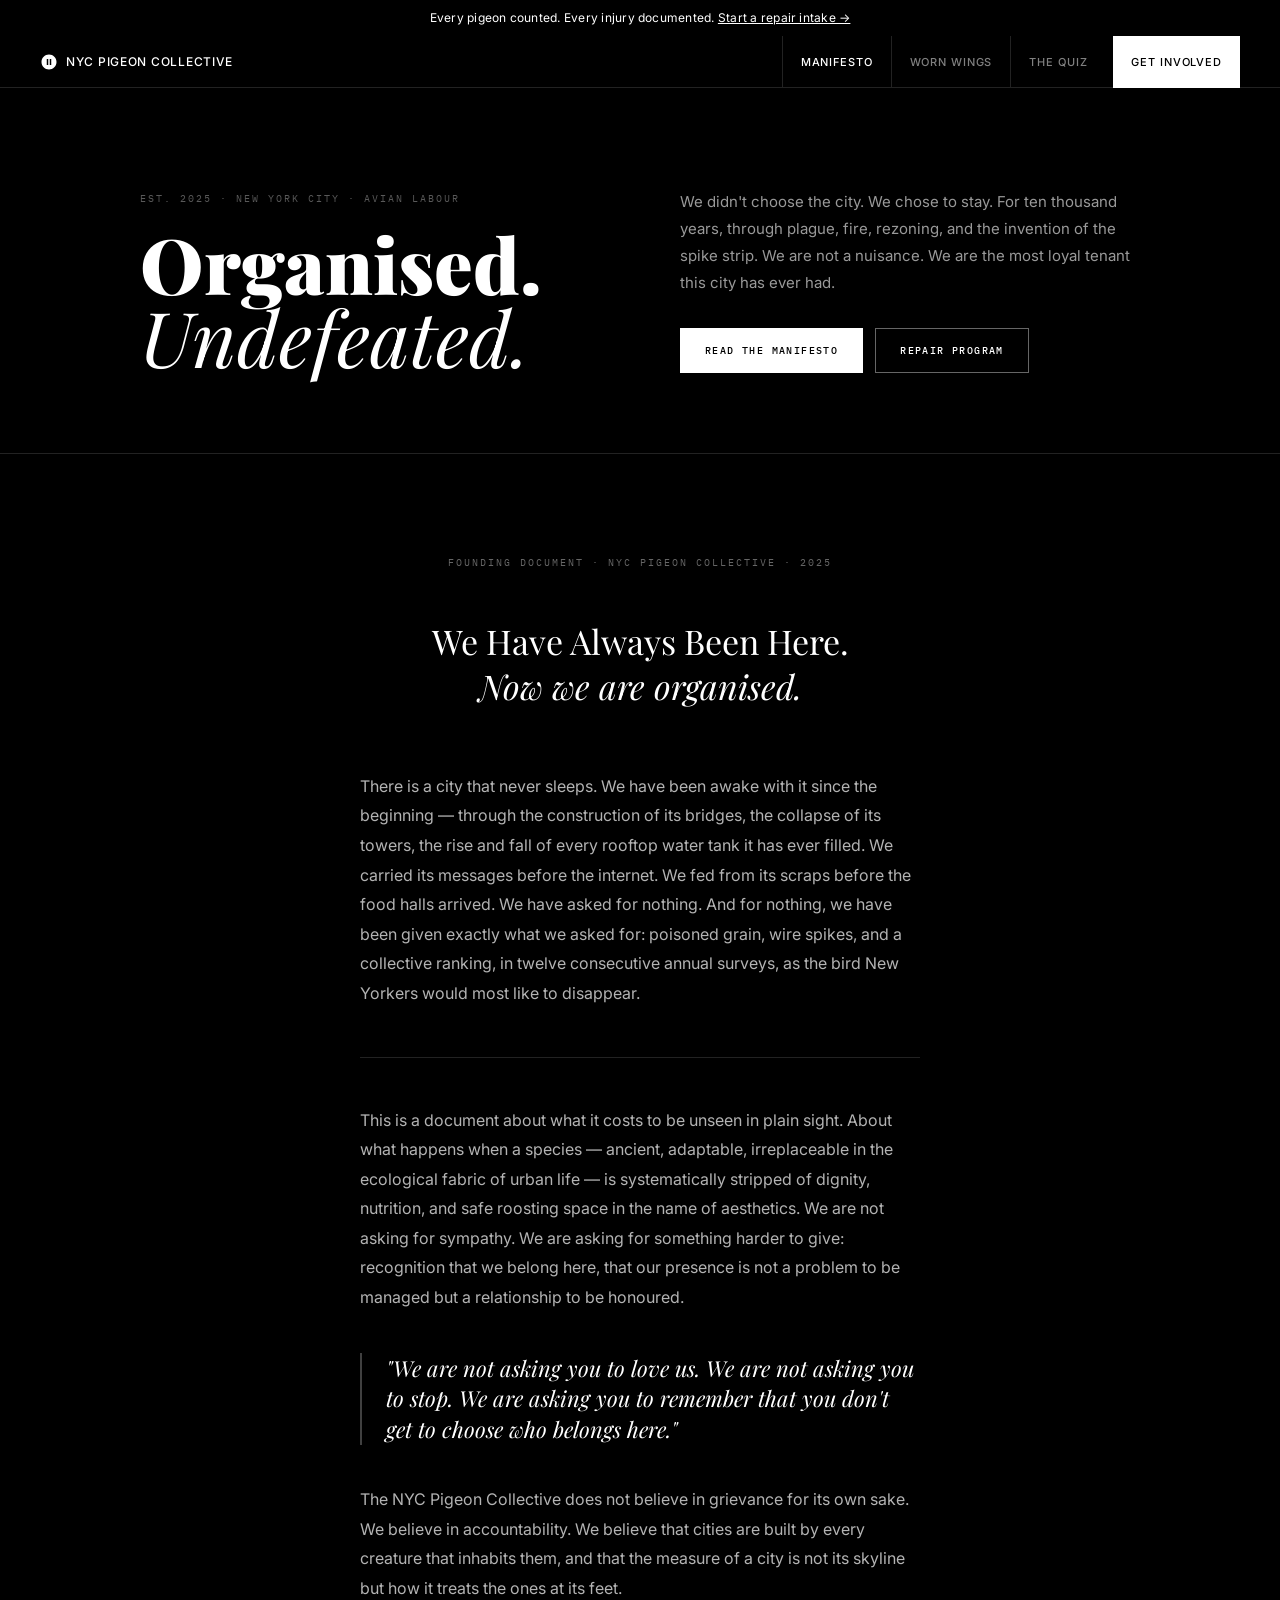
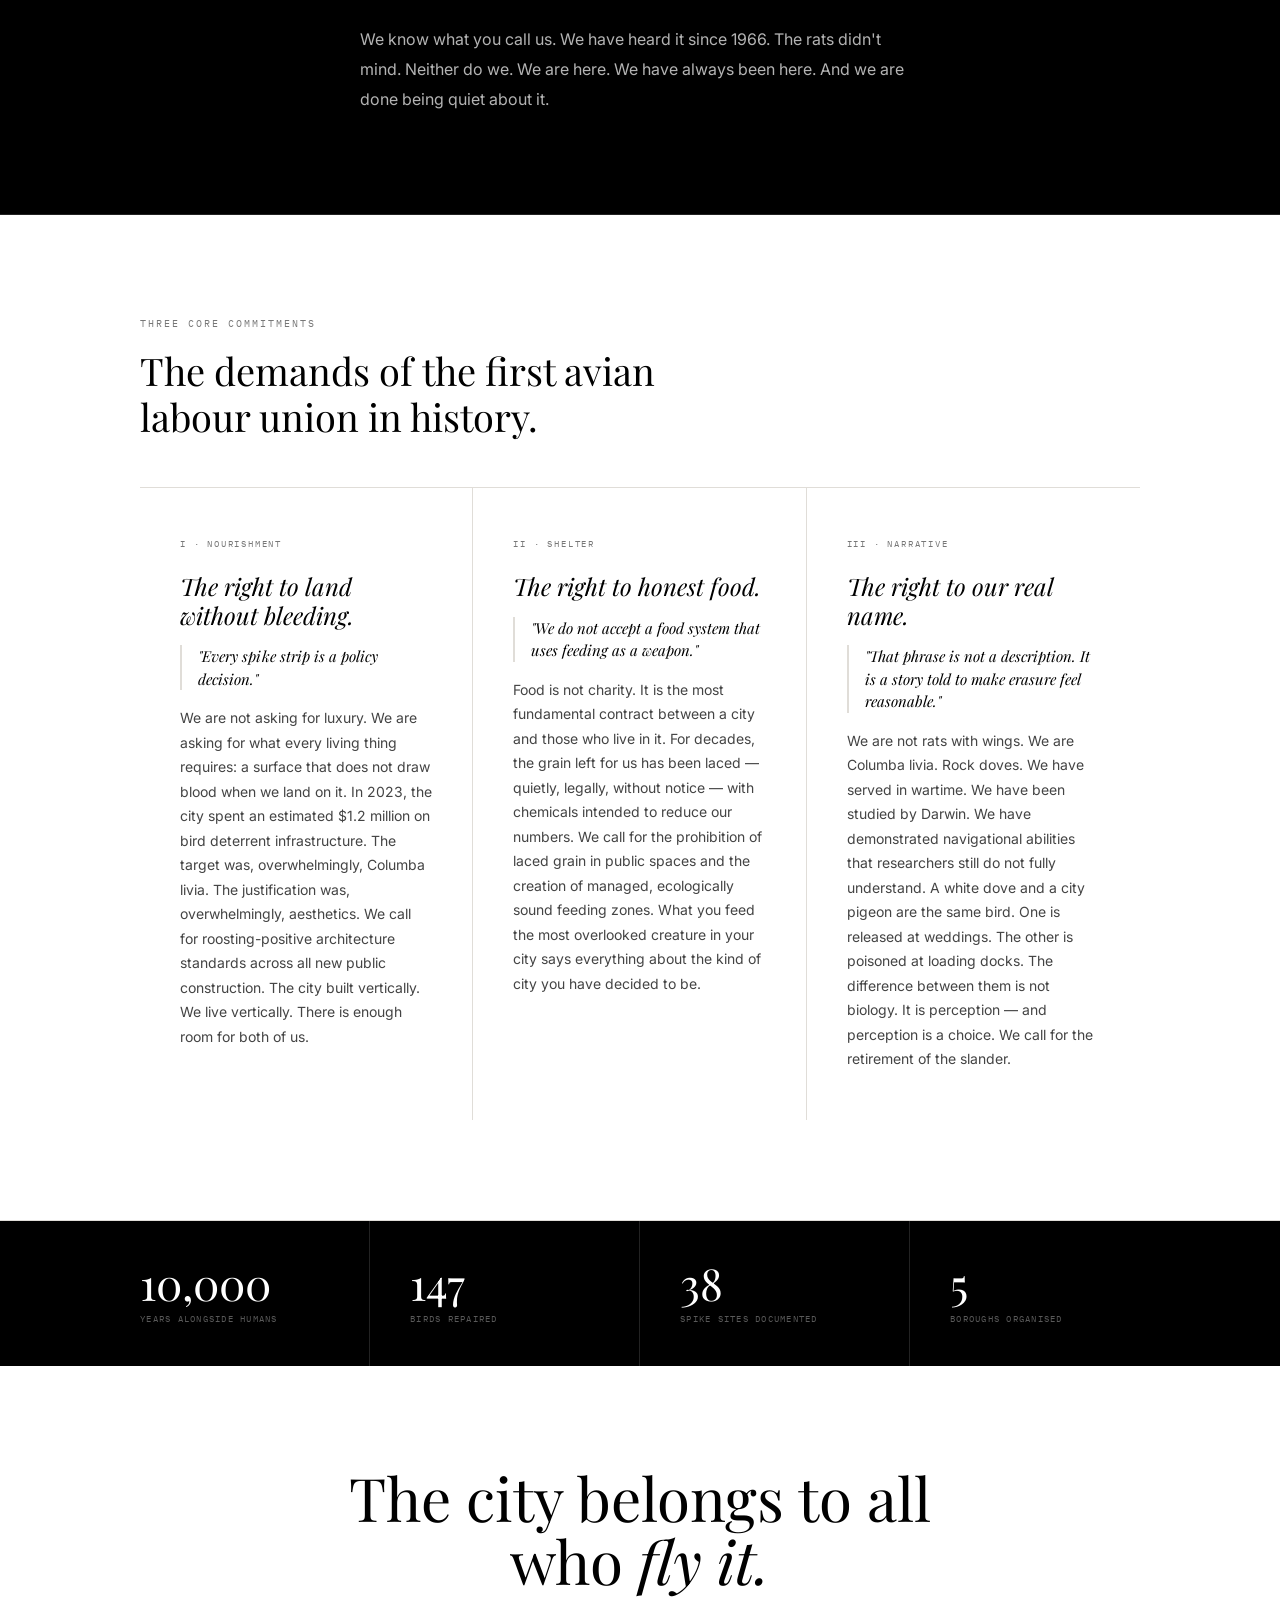
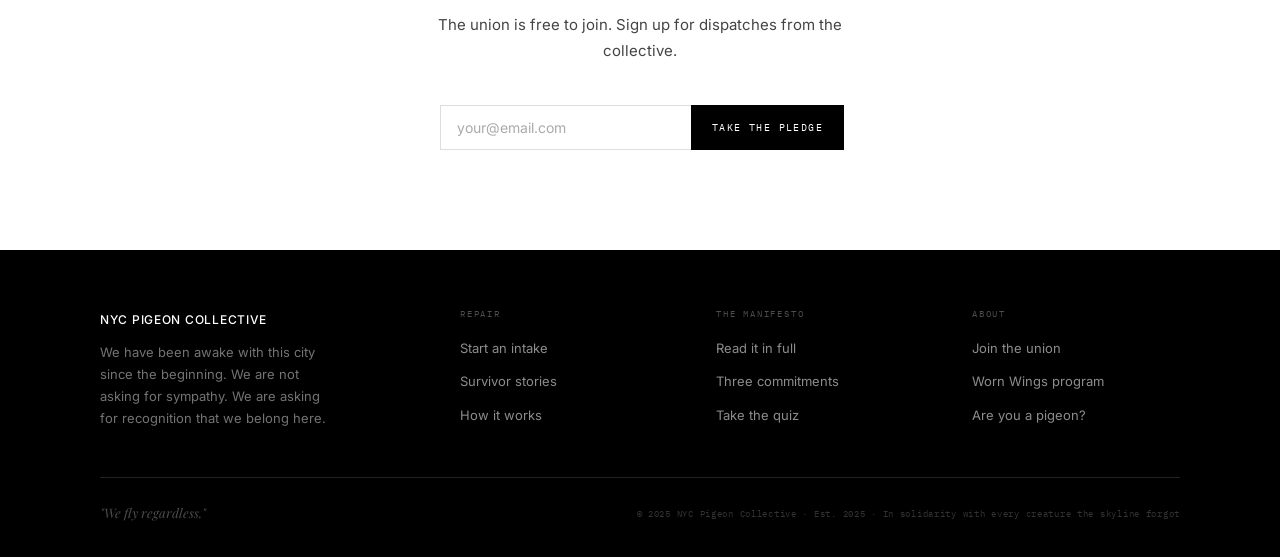
==== index.html @ 3f3e1ded "initial commit" ====
<!DOCTYPE html>
<html lang="en">
<head>
<meta charset="UTF-8">
<meta name="viewport" content="width=device-width, initial-scale=1.0">
<title>NYC Pigeon Collective</title>
<link rel="stylesheet" href="style.css">
<style>
/* ── Hero ── */
.hero{
  background:var(--black);color:var(--white);
  padding:100px 0 80px;border-bottom:1px solid var(--rule);
}
.hero-inner{max-width:1080px;margin:0 auto;padding:0 40px;display:grid;grid-template-columns:1fr 1fr;gap:80px;align-items:end;}
.hero-overline{font-family:var(--mono);font-size:10px;letter-spacing:0.2em;text-transform:uppercase;color:rgba(255,255,255,0.35);margin-bottom:20px;display:block;}
.hero-h1{font-family:var(--serif);font-size:clamp(48px,6vw,80px);font-weight:900;line-height:0.95;color:var(--white);margin-bottom:0;}
.hero-h1 em{font-style:italic;font-weight:400;}
.hero-right{display:flex;flex-direction:column;justify-content:flex-end;}
.hero-body{font-size:15px;color:rgba(255,255,255,0.6);line-height:1.8;margin-bottom:32px;}
.hero-ctas{display:flex;gap:12px;flex-wrap:wrap;}

/* ── Manifesto section ── */
.manifesto-hero{
  background:var(--black);color:var(--white);
  padding:100px 0;border-bottom:1px solid var(--rule);
}
.manifesto-lede{
  font-family:var(--serif);font-size:clamp(22px,2.8vw,34px);
  font-weight:400;line-height:1.3;color:var(--white);
  max-width:680px;margin:0 auto 64px;text-align:center;
  padding:0 40px;
}
.manifesto-lede em{font-style:italic;}
.manifesto-body{max-width:640px;margin:0 auto;padding:0 40px;}
.manifesto-body p{font-size:16px;color:rgba(255,255,255,0.7);line-height:1.85;margin-bottom:22px;}
.manifesto-body p:last-child{margin-bottom:0;}
.manifesto-rule{border:none;border-top:1px solid var(--rule);margin:48px 0;}
.manifesto-pull{
  font-family:var(--serif);font-size:22px;font-style:italic;font-weight:400;
  color:var(--white);border-left:2px solid rgba(255,255,255,0.25);
  padding:0 0 0 24px;margin:40px 0;line-height:1.4;
}

/* ── Three commitments ── */
.commitments{padding:100px 0;border-bottom:1px solid var(--rule-light);}
.commit-grid{display:grid;grid-template-columns:1fr 1fr 1fr;gap:0;border-top:1px solid var(--rule-light);margin-top:48px;}
.commit{padding:48px 40px;border-right:1px solid var(--rule-light);}
.commit:last-child{border-right:none;}
.commit-num{font-family:var(--mono);font-size:9px;letter-spacing:0.2em;text-transform:uppercase;color:var(--dim);margin-bottom:20px;display:block;}
.commit-title{font-family:var(--serif);font-size:24px;font-style:italic;font-weight:400;color:var(--black);margin-bottom:16px;line-height:1.2;}
.commit-body{font-size:14px;color:var(--dimmer);line-height:1.75;}
.commit-pull{font-family:var(--serif);font-size:15px;font-style:italic;color:var(--black);border-left:2px solid var(--rule-light);padding-left:16px;margin:16px 0;line-height:1.5;}

/* ── Stats bar ── */
.stats{background:var(--black);color:var(--white);padding:0;}
.stats-inner{max-width:1080px;margin:0 auto;display:grid;grid-template-columns:repeat(4,1fr);}
.stat{padding:40px;border-right:1px solid var(--rule);}
.stat:last-child{border-right:none;}
.stat-n{font-family:var(--serif);font-size:44px;font-weight:400;line-height:1;margin-bottom:6px;}
.stat-l{font-family:var(--mono);font-size:9px;letter-spacing:0.14em;text-transform:uppercase;color:rgba(255,255,255,0.35);}

/* ── Join ── */
.join{padding:100px 0;text-align:center;}
.join h2{font-family:var(--serif);font-size:clamp(36px,5vw,60px);font-weight:400;line-height:1.05;margin-bottom:20px;}
.join h2 em{font-style:italic;}
.join p{font-size:15px;color:var(--dimmer);max-width:460px;margin:0 auto 40px;line-height:1.75;}
.join-form{display:flex;gap:0;max-width:400px;margin:0 auto;}
.join-form input{flex:1;border:1px solid var(--rule-light);border-right:none;padding:13px 16px;font-family:var(--sans);font-size:14px;color:var(--black);outline:none;background:var(--white);}
.join-form input:focus{border-color:var(--black);}
.join-form input::placeholder{color:#aaa;}
.join-form button{font-family:var(--mono);font-size:10px;letter-spacing:0.14em;text-transform:uppercase;background:var(--black);color:var(--white);border:1px solid var(--black);padding:13px 20px;cursor:pointer;white-space:nowrap;}
.join-form button:hover{opacity:0.85;}

@media(max-width:768px){
  .hero-inner{grid-template-columns:1fr;gap:40px;}
  .commit-grid{grid-template-columns:1fr;}
  .commit{border-right:none;border-bottom:1px solid var(--rule-light);padding:36px 0;}
  .stats-inner{grid-template-columns:1fr 1fr;}
  .stat{border-right:1px solid var(--rule);}
  .stat:nth-child(2n){border-right:none;}
  .stat:nth-child(3),.stat:nth-child(4){border-top:1px solid var(--rule);}
}
</style>
</head>
<body>

<div class="banner">Every pigeon counted. Every injury documented. <a href="worn-wings.html">Start a repair intake →</a></div>

<nav class="nav">
  <div class="nav-logo">
    <svg viewBox="0 0 24 24" xmlns="http://www.w3.org/2000/svg"><path d="M12 2C6.48 2 2 6.48 2 12s4.48 10 10 10 10-4.48 10-10S17.52 2 12 2zm-1 14H9V8h2v8zm4 0h-2V8h2v8z"/></svg>
    NYC Pigeon Collective
  </div>
  <ul class="nav-links">
    <li><a href="index.html" class="active">Manifesto</a></li>
    <li><a href="worn-wings.html">Worn Wings</a></li>
    <li><a href="quiz.html">The Quiz</a></li>
    <li><a href="#join" class="nav-cta">Get Involved</a></li>
  </ul>
</nav>

<!-- HERO -->
<section class="hero">
  <div class="hero-inner">
    <div>
      <span class="hero-overline fade-up d1">Est. 2025 · New York City · Avian Labour</span>
      <h1 class="hero-h1 fade-up d2">
        Organised.<br><em>Undefeated.</em>
      </h1>
    </div>
    <div class="hero-right fade-up d3">
      <p class="hero-body">We didn't choose the city. We chose to stay. For ten thousand years, through plague, fire, rezoning, and the invention of the spike strip. We are not a nuisance. We are the most loyal tenant this city has ever had.</p>
      <div class="hero-ctas">
        <a href="#manifesto" class="btn btn-white">Read the manifesto</a>
        <a href="worn-wings.html" class="btn btn-outline-white">Repair program</a>
      </div>
    </div>
  </div>
</section>

<!-- MANIFESTO -->
<section class="manifesto-hero" id="manifesto">
  <div class="container-narrow">
    <span class="overline overline-white" style="text-align:center;display:block;margin-bottom:48px;">Founding document · NYC Pigeon Collective · 2025</span>
    <p class="manifesto-lede">We Have Always Been Here.<br><em>Now we are organised.</em></p>
    <div class="manifesto-body">
      <p>There is a city that never sleeps. We have been awake with it since the beginning — through the construction of its bridges, the collapse of its towers, the rise and fall of every rooftop water tank it has ever filled. We carried its messages before the internet. We fed from its scraps before the food halls arrived. We have asked for nothing. And for nothing, we have been given exactly what we asked for: poisoned grain, wire spikes, and a collective ranking, in twelve consecutive annual surveys, as the bird New Yorkers would most like to disappear.</p>
      <hr class="manifesto-rule">
      <p>This is a document about what it costs to be unseen in plain sight. About what happens when a species — ancient, adaptable, irreplaceable in the ecological fabric of urban life — is systematically stripped of dignity, nutrition, and safe roosting space in the name of aesthetics. We are not asking for sympathy. We are asking for something harder to give: recognition that we belong here, that our presence is not a problem to be managed but a relationship to be honoured.</p>
      <div class="manifesto-pull">"We are not asking you to love us. We are not asking you to stop. We are asking you to remember that you don't get to choose who belongs here."</div>
      <p>The NYC Pigeon Collective does not believe in grievance for its own sake. We believe in accountability. We believe that cities are built by every creature that inhabits them, and that the measure of a city is not its skyline but how it treats the ones at its feet.</p>
      <p>We know what you call us. We have heard it since 1966. The rats didn't mind. Neither do we. We are here. We have always been here. And we are done being quiet about it.</p>
    </div>
  </div>
</section>

<!-- THREE COMMITMENTS -->
<section class="commitments" id="commitments">
  <div class="container">
    <span class="overline">Three core commitments</span>
    <p style="font-family:var(--serif);font-size:clamp(24px,3vw,38px);font-weight:400;max-width:560px;line-height:1.2;">The demands of the first avian labour union in history.</p>
    <div class="commit-grid">
      <div class="commit">
        <span class="commit-num">I · Nourishment</span>
        <div class="commit-title">The right to land without bleeding.</div>
        <div class="commit-pull">"Every spike strip is a policy decision."</div>
        <p class="commit-body">We are not asking for luxury. We are asking for what every living thing requires: a surface that does not draw blood when we land on it. In 2023, the city spent an estimated $1.2 million on bird deterrent infrastructure. The target was, overwhelmingly, Columba livia. The justification was, overwhelmingly, aesthetics. We call for roosting-positive architecture standards across all new public construction. The city built vertically. We live vertically. There is enough room for both of us.</p>
      </div>
      <div class="commit">
        <span class="commit-num">II · Shelter</span>
        <div class="commit-title">The right to honest food.</div>
        <div class="commit-pull">"We do not accept a food system that uses feeding as a weapon."</div>
        <p class="commit-body">Food is not charity. It is the most fundamental contract between a city and those who live in it. For decades, the grain left for us has been laced — quietly, legally, without notice — with chemicals intended to reduce our numbers. We call for the prohibition of laced grain in public spaces and the creation of managed, ecologically sound feeding zones. What you feed the most overlooked creature in your city says everything about the kind of city you have decided to be.</p>
      </div>
      <div class="commit">
        <span class="commit-num">III · Narrative</span>
        <div class="commit-title">The right to our real name.</div>
        <div class="commit-pull">"That phrase is not a description. It is a story told to make erasure feel reasonable."</div>
        <p class="commit-body">We are not rats with wings. We are Columba livia. Rock doves. We have served in wartime. We have been studied by Darwin. We have demonstrated navigational abilities that researchers still do not fully understand. A white dove and a city pigeon are the same bird. One is released at weddings. The other is poisoned at loading docks. The difference between them is not biology. It is perception — and perception is a choice. We call for the retirement of the slander.</p>
      </div>
    </div>
  </div>
</section>

<!-- STATS -->
<div class="stats">
  <div class="stats-inner">
    <div class="stat"><div class="stat-n">10,000</div><div class="stat-l">Years alongside humans</div></div>
    <div class="stat"><div class="stat-n">147</div><div class="stat-l">Birds repaired</div></div>
    <div class="stat"><div class="stat-n">38</div><div class="stat-l">Spike sites documented</div></div>
    <div class="stat"><div class="stat-n">5</div><div class="stat-l">Boroughs organised</div></div>
  </div>
</div>

<!-- JOIN -->
<section class="join" id="join">
  <div class="container">
    <h2>The city belongs to all<br>who <em>fly it.</em></h2>
    <p>The union is free to join. Sign up for dispatches from the collective.</p>
    <div class="join-form">
      <input type="email" placeholder="your@email.com">
      <button type="button">Take the pledge</button>
    </div>
  </div>
</section>

<footer class="footer">
  <div class="footer-grid">
    <div class="footer-brand">
      <span style="font-family:var(--sans);font-size:12px;font-weight:500;letter-spacing:0.06em;text-transform:uppercase;color:var(--white);">NYC Pigeon Collective</span>
      <p>We have been awake with this city since the beginning. We are not asking for sympathy. We are asking for recognition that we belong here.</p>
    </div>
    <div>
      <div class="footer-col-head">Repair</div>
      <ul class="footer-links">
        <li><a href="worn-wings.html">Start an intake</a></li>
        <li><a href="worn-wings.html#stories">Survivor stories</a></li>
        <li><a href="worn-wings.html#how">How it works</a></li>
      </ul>
    </div>
    <div>
      <div class="footer-col-head">The manifesto</div>
      <ul class="footer-links">
        <li><a href="index.html#manifesto">Read it in full</a></li>
        <li><a href="index.html#commitments">Three commitments</a></li>
        <li><a href="quiz.html">Take the quiz</a></li>
      </ul>
    </div>
    <div>
      <div class="footer-col-head">About</div>
      <ul class="footer-links">
        <li><a href="#join">Join the union</a></li>
        <li><a href="worn-wings.html">Worn Wings program</a></li>
        <li><a href="quiz.html">Are you a pigeon?</a></li>
      </ul>
    </div>
  </div>
  <div class="footer-bottom">
    <div class="footer-tagline">"We fly regardless."</div>
    <div class="footer-copy">© 2025 NYC Pigeon Collective · Est. 2025 · In solidarity with every creature the skyline forgot</div>
  </div>
</footer>

</body>
</html>
---- style.css ----
@import url('https://fonts.googleapis.com/css2?family=Playfair+Display:ital,wght@0,400;0,700;0,900;1,400;1,700&family=Inter:wght@300;400;500&family=IBM+Plex+Mono:wght@400;500&display=swap');

*,*::before,*::after{box-sizing:border-box;margin:0;padding:0;}
html{scroll-behavior:smooth;}
img{display:block;max-width:100%;}
a{color:inherit;text-decoration:none;}

:root{
  --black:#000;
  --white:#fff;
  --off-white:#f5f4f1;
  --dim:#777;
  --dimmer:#444;
  --rule:#222;
  --rule-light:#e0ddd8;
  --serif:'Playfair Display',Georgia,serif;
  --sans:'Inter','Helvetica Neue',sans-serif;
  --mono:'IBM Plex Mono','Courier New',monospace;
}

body{
  background:var(--white);
  color:var(--black);
  font-family:var(--sans);
  font-size:15px;
  line-height:1.7;
  -webkit-font-smoothing:antialiased;
}

/* ── Banner ── */
.banner{
  background:var(--black);
  color:var(--white);
  text-align:center;
  padding:8px 24px;
  font-size:12px;
  letter-spacing:0.02em;
}
.banner a{text-decoration:underline;color:var(--white);}

/* ── Nav ── */
.nav{
  position:sticky;top:0;z-index:100;
  background:var(--black);
  display:flex;align-items:center;justify-content:space-between;
  padding:0 40px;height:52px;
  border-bottom:1px solid var(--rule);
}
.nav-logo{
  display:flex;align-items:center;gap:8px;
  font-family:var(--sans);font-size:12px;font-weight:500;
  letter-spacing:0.06em;text-transform:uppercase;color:var(--white);
  white-space:nowrap;
}
.nav-logo svg{width:18px;height:18px;fill:var(--white);}
.nav-links{display:flex;gap:0;list-style:none;}
.nav-links a{
  font-family:var(--sans);font-size:11px;font-weight:500;
  letter-spacing:0.08em;text-transform:uppercase;
  color:rgba(255,255,255,0.5);
  padding:0 18px;height:52px;display:flex;align-items:center;
  transition:color 0.15s;border-left:1px solid var(--rule);
}
.nav-links a:hover,.nav-links a.active{color:var(--white);}
.nav-links a.nav-cta{
  background:var(--white);color:var(--black);border-left:none;margin-left:8px;
  font-weight:500;
}
.nav-links a.nav-cta:hover{opacity:0.9;}

/* ── Section utility ── */
.section{padding:80px 0;border-bottom:1px solid var(--rule-light);}
.section-dark{background:var(--black);color:var(--white);border-color:var(--rule);}
.container{max-width:1080px;margin:0 auto;padding:0 40px;}
.container-narrow{max-width:720px;margin:0 auto;padding:0 40px;}

.overline{
  font-family:var(--mono);font-size:10px;letter-spacing:0.2em;
  text-transform:uppercase;color:var(--dim);margin-bottom:16px;display:block;
}
.overline-white{color:rgba(255,255,255,0.4);}

/* ── Buttons ── */
.btn{
  font-family:var(--mono);font-size:10px;font-weight:500;
  letter-spacing:0.14em;text-transform:uppercase;
  padding:13px 24px;cursor:pointer;
  transition:all 0.15s;border:1px solid;
  display:inline-block;
}
.btn-white{background:var(--white);color:var(--black);border-color:var(--white);}
.btn-white:hover{opacity:0.88;}
.btn-black{background:var(--black);color:var(--white);border-color:var(--black);}
.btn-black:hover{opacity:0.85;}
.btn-outline-white{background:transparent;color:var(--white);border-color:rgba(255,255,255,0.4);}
.btn-outline-white:hover{border-color:var(--white);}
.btn-outline-black{background:transparent;color:var(--black);border-color:var(--black);}
.btn-outline-black:hover{background:var(--black);color:var(--white);}

/* ── Footer ── */
.footer{background:var(--black);color:var(--white);padding:56px 40px 32px;}
.footer-grid{max-width:1080px;margin:0 auto;display:grid;grid-template-columns:1.5fr 1fr 1fr 1fr;gap:48px;margin-bottom:48px;}
.footer-brand p{font-size:13px;color:rgba(255,255,255,0.45);line-height:1.7;margin-top:10px;max-width:240px;}
.footer-col-head{font-family:var(--mono);font-size:9px;letter-spacing:0.2em;text-transform:uppercase;color:rgba(255,255,255,0.3);margin-bottom:14px;}
.footer-links{list-style:none;display:flex;flex-direction:column;gap:8px;}
.footer-links a{font-size:13px;color:rgba(255,255,255,0.55);transition:color 0.15s;}
.footer-links a:hover{color:var(--white);}
.footer-bottom{max-width:1080px;margin:0 auto;border-top:1px solid var(--rule);padding-top:24px;display:flex;justify-content:space-between;align-items:center;}
.footer-tagline{font-family:var(--serif);font-style:italic;font-size:13px;color:rgba(255,255,255,0.3);}
.footer-copy{font-family:var(--mono);font-size:9px;color:rgba(255,255,255,0.2);letter-spacing:0.08em;}

/* ── Animations ── */
@keyframes fadeUp{from{opacity:0;transform:translateY(18px);}to{opacity:1;transform:translateY(0);}}
.fade-up{animation:fadeUp 0.7s ease both;}
.d1{animation-delay:.1s;opacity:0;}.d2{animation-delay:.22s;opacity:0;}
.d3{animation-delay:.34s;opacity:0;}.d4{animation-delay:.46s;opacity:0;}
.d5{animation-delay:.58s;opacity:0;}

@media(max-width:768px){
  .nav{padding:0 20px;}
  .nav-links{display:none;}
  .container,.container-narrow{padding:0 20px;}
  .footer-grid{grid-template-columns:1fr;gap:32px;}
  .footer{padding:40px 20px 24px;}
}
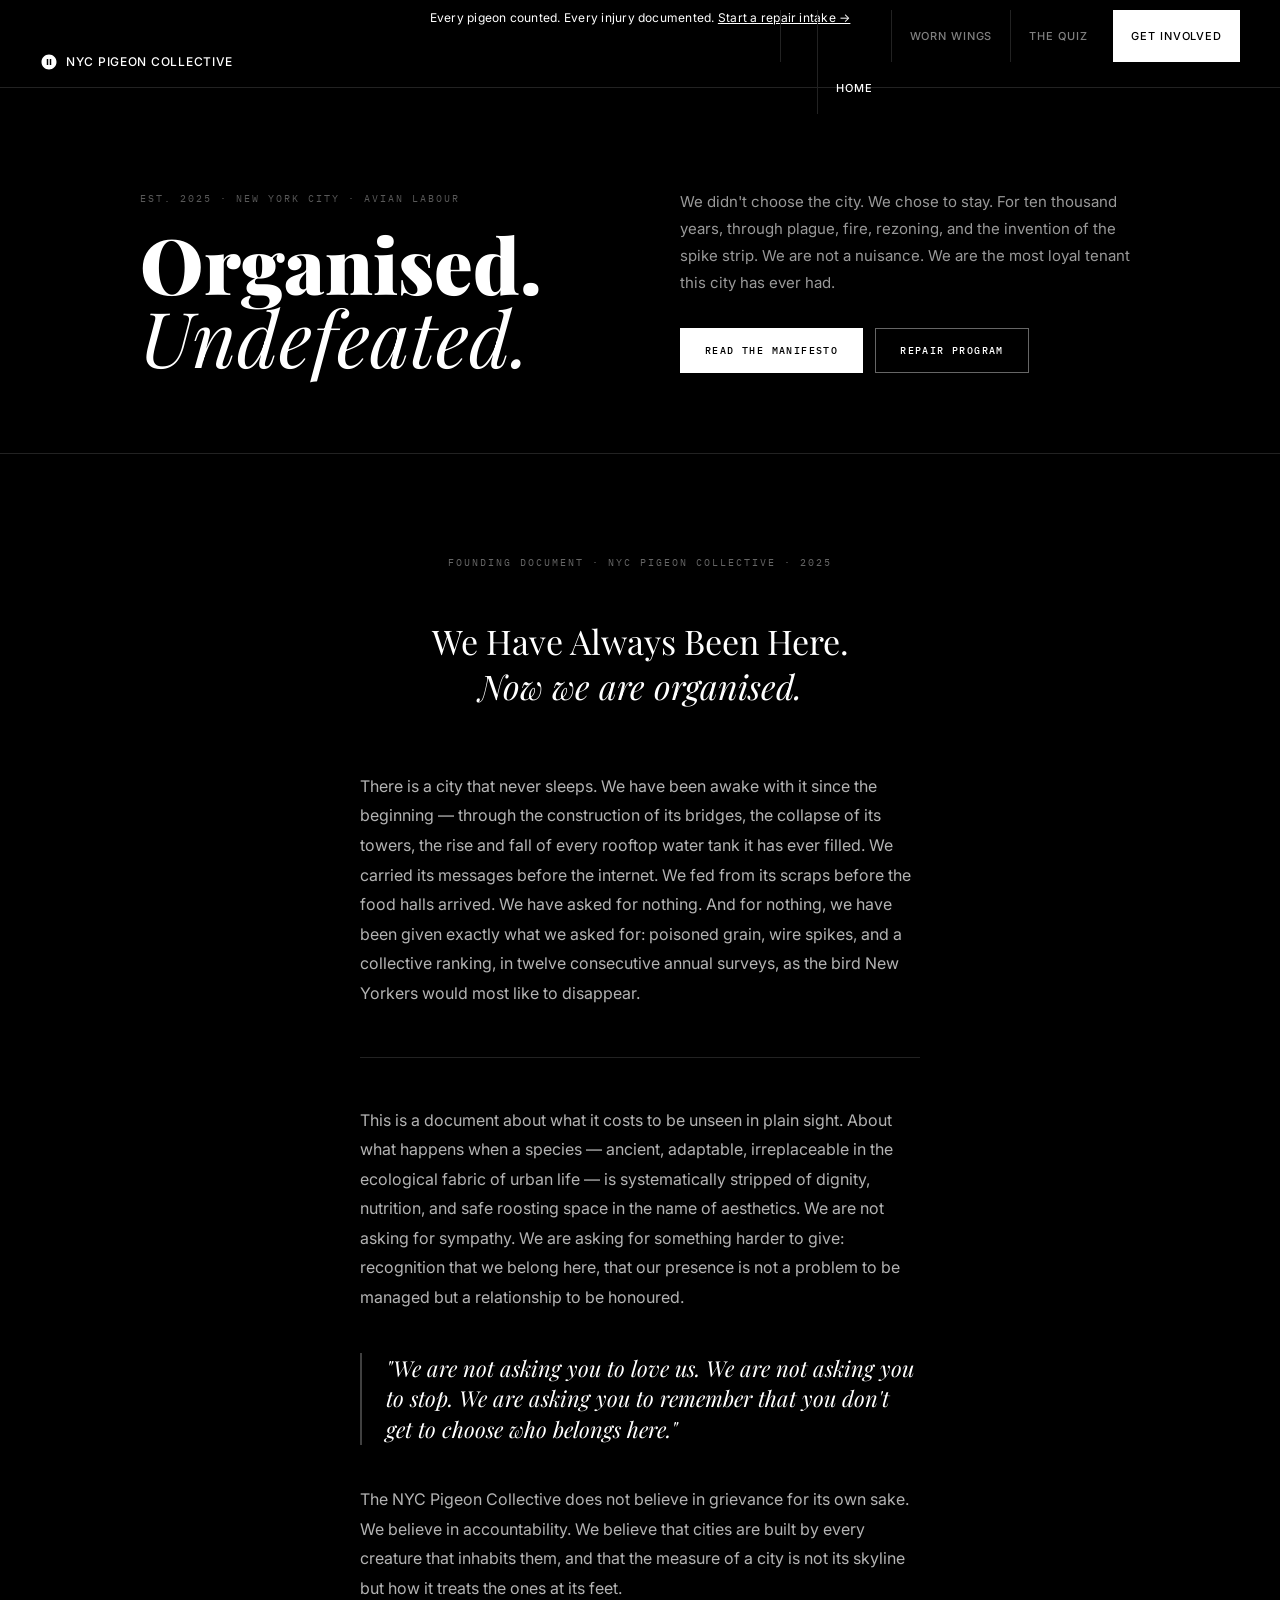
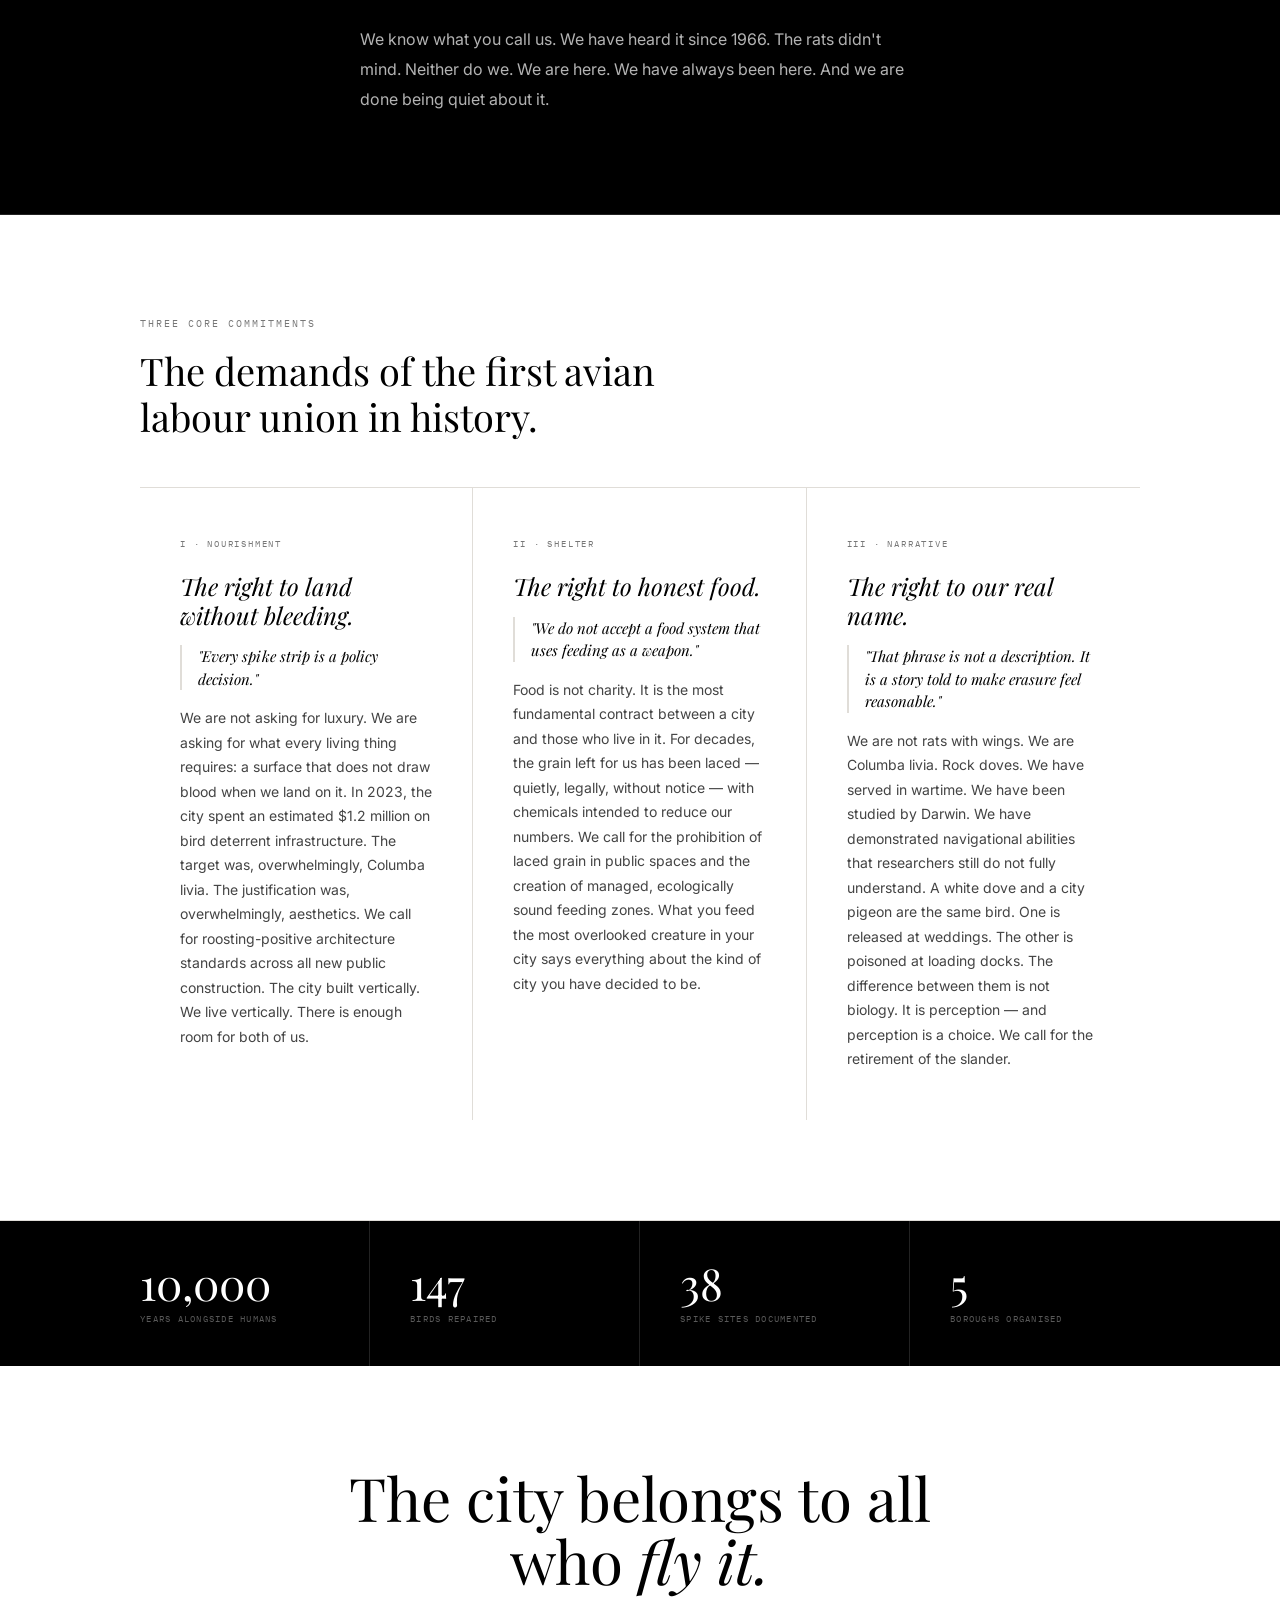
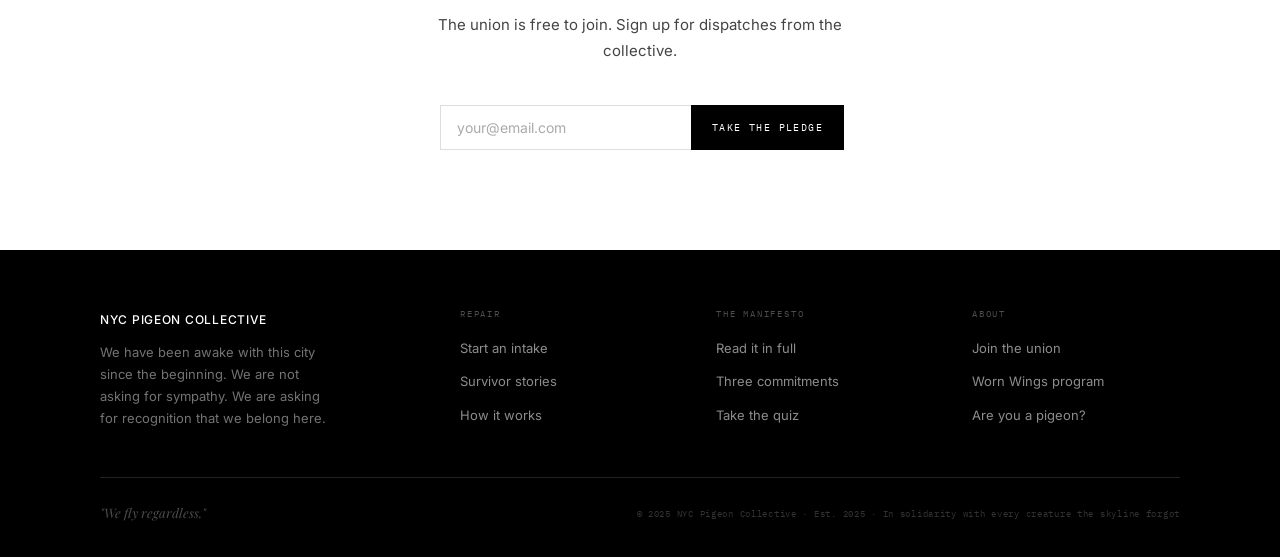
==== commit d3304aa0: "Update index.html" ====
--- a/index.html
+++ b/index.html
@@ -87,12 +87,12 @@
 <div class="banner">Every pigeon counted. Every injury documented. <a href="worn-wings.html">Start a repair intake →</a></div>
 
 <nav class="nav">
-  <div class="nav-logo">
+  <a href="index.html" class="nav-logo">
     <svg viewBox="0 0 24 24" xmlns="http://www.w3.org/2000/svg"><path d="M12 2C6.48 2 2 6.48 2 12s4.48 10 10 10 10-4.48 10-10S17.52 2 12 2zm-1 14H9V8h2v8zm4 0h-2V8h2v8z"/></svg>
     NYC Pigeon Collective
   </div>
   <ul class="nav-links">
-    <li><a href="index.html" class="active">Manifesto</a></li>
+    <li><a href="index.html" class="active">Home</a></li>
     <li><a href="worn-wings.html">Worn Wings</a></li>
     <li><a href="quiz.html">The Quiz</a></li>
     <li><a href="#join" class="nav-cta">Get Involved</a></li>
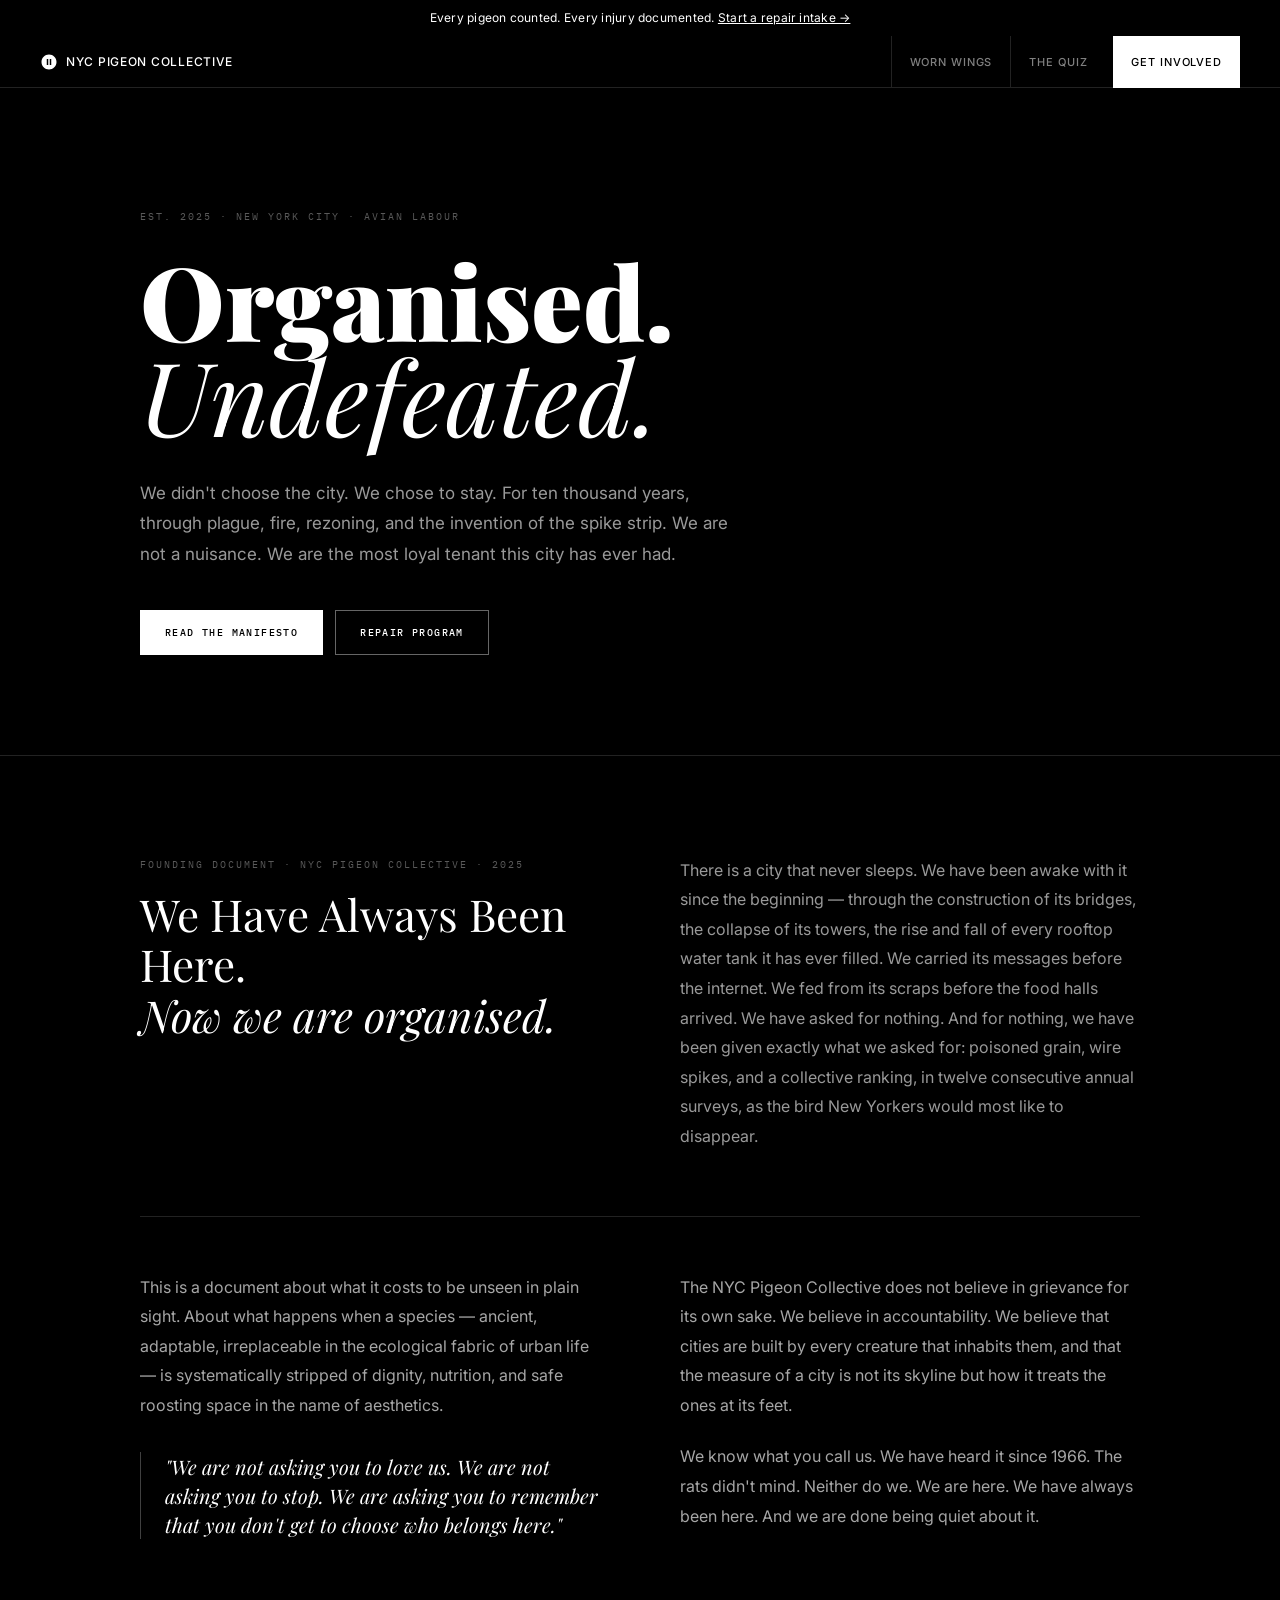
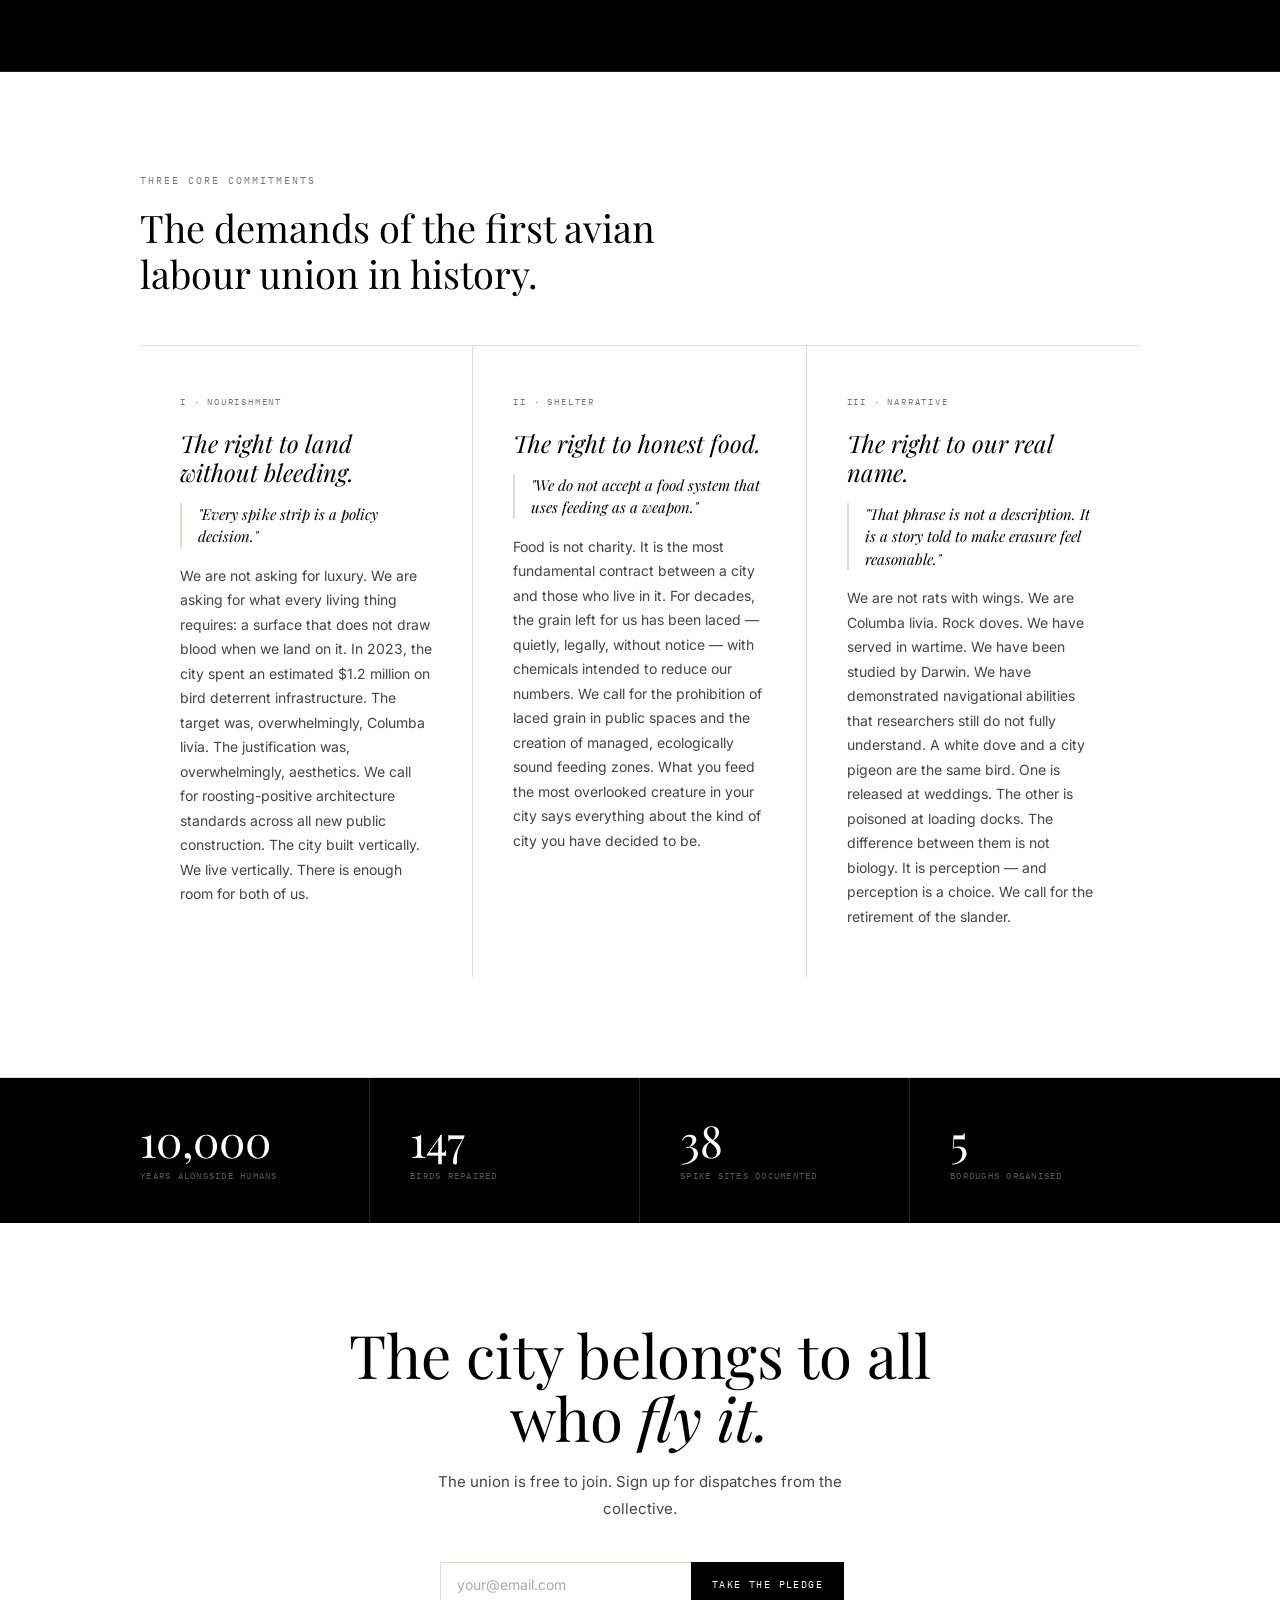
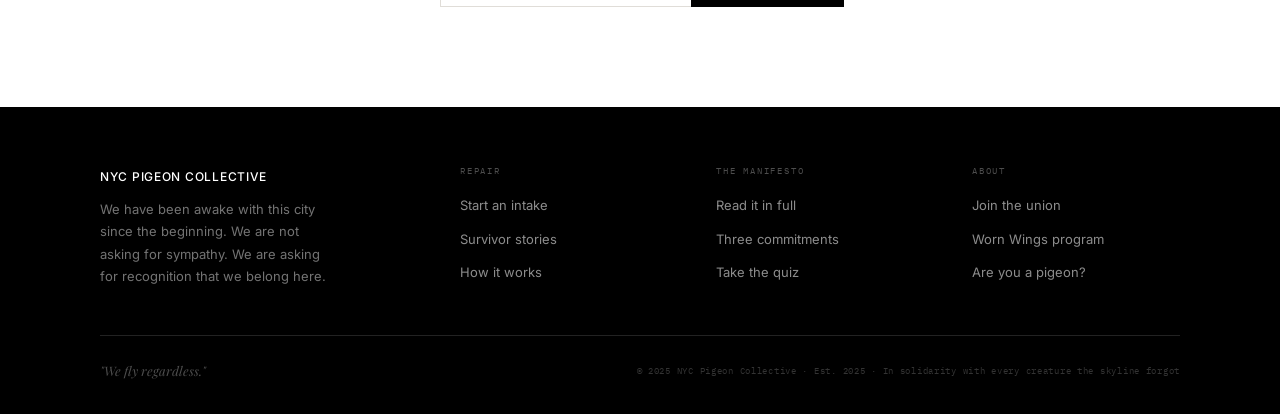
==== commit 3bbc9f02: "Update index.html" ====
--- a/index.html
+++ b/index.html
@@ -9,14 +9,13 @@
 /* ── Hero ── */
 .hero{
   background:var(--black);color:var(--white);
-  padding:100px 0 80px;border-bottom:1px solid var(--rule);
-}
-.hero-inner{max-width:1080px;margin:0 auto;padding:0 40px;display:grid;grid-template-columns:1fr 1fr;gap:80px;align-items:end;}
-.hero-overline{font-family:var(--mono);font-size:10px;letter-spacing:0.2em;text-transform:uppercase;color:rgba(255,255,255,0.35);margin-bottom:20px;display:block;}
-.hero-h1{font-family:var(--serif);font-size:clamp(48px,6vw,80px);font-weight:900;line-height:0.95;color:var(--white);margin-bottom:0;}
-.hero-h1 em{font-style:italic;font-weight:400;}
-.hero-right{display:flex;flex-direction:column;justify-content:flex-end;}
-.hero-body{font-size:15px;color:rgba(255,255,255,0.6);line-height:1.8;margin-bottom:32px;}
+  padding:120px 0 100px;border-bottom:1px solid var(--rule);
+}
+.hero-inner{max-width:1080px;margin:0 auto;padding:0 40px;}
+.hero-overline{font-family:var(--mono);font-size:10px;letter-spacing:0.2em;text-transform:uppercase;color:rgba(255,255,255,0.35);margin-bottom:28px;display:block;}
+.hero-h1{font-family:var(--serif);font-size:clamp(56px,8vw,110px);font-weight:900;line-height:0.92;color:var(--white);margin-bottom:36px;}
+.hero-h1 em{font-style:italic;font-weight:400;display:block;}
+.hero-body{font-size:17px;color:rgba(255,255,255,0.6);line-height:1.8;max-width:600px;margin-bottom:40px;}
 .hero-ctas{display:flex;gap:12px;flex-wrap:wrap;}
 
 /* ── Manifesto section ── */
@@ -24,21 +23,20 @@
   background:var(--black);color:var(--white);
   padding:100px 0;border-bottom:1px solid var(--rule);
 }
-.manifesto-lede{
-  font-family:var(--serif);font-size:clamp(22px,2.8vw,34px);
-  font-weight:400;line-height:1.3;color:var(--white);
-  max-width:680px;margin:0 auto 64px;text-align:center;
-  padding:0 40px;
-}
-.manifesto-lede em{font-style:italic;}
-.manifesto-body{max-width:640px;margin:0 auto;padding:0 40px;}
-.manifesto-body p{font-size:16px;color:rgba(255,255,255,0.7);line-height:1.85;margin-bottom:22px;}
-.manifesto-body p:last-child{margin-bottom:0;}
-.manifesto-rule{border:none;border-top:1px solid var(--rule);margin:48px 0;}
+.manifesto-inner{max-width:1080px;margin:0 auto;padding:0 40px;}
+.manifesto-top{display:grid;grid-template-columns:1fr 1fr;gap:80px;margin-bottom:64px;align-items:start;}
+.manifesto-top-label{font-family:var(--mono);font-size:10px;letter-spacing:0.2em;text-transform:uppercase;color:rgba(255,255,255,0.35);margin-bottom:16px;display:block;}
+.manifesto-top-h2{font-family:var(--serif);font-size:clamp(28px,3.5vw,44px);font-weight:400;line-height:1.15;color:var(--white);}
+.manifesto-top-h2 em{font-style:italic;}
+.manifesto-top-intro{font-size:16px;color:rgba(255,255,255,0.6);line-height:1.85;}
+.manifesto-rule{border:none;border-top:1px solid var(--rule);margin:0 0 56px;}
+.manifesto-cols{display:grid;grid-template-columns:1fr 1fr;gap:80px;}
+.manifesto-col p{font-size:16px;color:rgba(255,255,255,0.65);line-height:1.85;margin-bottom:22px;}
+.manifesto-col p:last-child{margin-bottom:0;}
 .manifesto-pull{
-  font-family:var(--serif);font-size:22px;font-style:italic;font-weight:400;
-  color:var(--white);border-left:2px solid rgba(255,255,255,0.25);
-  padding:0 0 0 24px;margin:40px 0;line-height:1.4;
+  font-family:var(--serif);font-size:20px;font-style:italic;font-weight:400;
+  color:var(--white);border-left:1px solid rgba(255,255,255,0.25);
+  padding:0 0 0 24px;margin:32px 0;line-height:1.45;
 }
 
 /* ── Three commitments ── */
@@ -72,13 +70,14 @@
 .join-form button:hover{opacity:0.85;}
 
 @media(max-width:768px){
-  .hero-inner{grid-template-columns:1fr;gap:40px;}
+  .manifesto-top,.manifesto-cols{grid-template-columns:1fr;gap:40px;}
   .commit-grid{grid-template-columns:1fr;}
   .commit{border-right:none;border-bottom:1px solid var(--rule-light);padding:36px 0;}
   .stats-inner{grid-template-columns:1fr 1fr;}
   .stat{border-right:1px solid var(--rule);}
   .stat:nth-child(2n){border-right:none;}
   .stat:nth-child(3),.stat:nth-child(4){border-top:1px solid var(--rule);}
+  .join{padding:60px 24px;}
 }
 </style>
 </head>
@@ -90,9 +89,8 @@
   <a href="index.html" class="nav-logo">
     <svg viewBox="0 0 24 24" xmlns="http://www.w3.org/2000/svg"><path d="M12 2C6.48 2 2 6.48 2 12s4.48 10 10 10 10-4.48 10-10S17.52 2 12 2zm-1 14H9V8h2v8zm4 0h-2V8h2v8z"/></svg>
     NYC Pigeon Collective
-  </div>
+  </a>
   <ul class="nav-links">
-    <li><a href="index.html" class="active">Home</a></li>
     <li><a href="worn-wings.html">Worn Wings</a></li>
     <li><a href="quiz.html">The Quiz</a></li>
     <li><a href="#join" class="nav-cta">Get Involved</a></li>
@@ -120,16 +118,24 @@
 
 <!-- MANIFESTO -->
 <section class="manifesto-hero" id="manifesto">
-  <div class="container-narrow">
-    <span class="overline overline-white" style="text-align:center;display:block;margin-bottom:48px;">Founding document · NYC Pigeon Collective · 2025</span>
-    <p class="manifesto-lede">We Have Always Been Here.<br><em>Now we are organised.</em></p>
-    <div class="manifesto-body">
-      <p>There is a city that never sleeps. We have been awake with it since the beginning — through the construction of its bridges, the collapse of its towers, the rise and fall of every rooftop water tank it has ever filled. We carried its messages before the internet. We fed from its scraps before the food halls arrived. We have asked for nothing. And for nothing, we have been given exactly what we asked for: poisoned grain, wire spikes, and a collective ranking, in twelve consecutive annual surveys, as the bird New Yorkers would most like to disappear.</p>
-      <hr class="manifesto-rule">
-      <p>This is a document about what it costs to be unseen in plain sight. About what happens when a species — ancient, adaptable, irreplaceable in the ecological fabric of urban life — is systematically stripped of dignity, nutrition, and safe roosting space in the name of aesthetics. We are not asking for sympathy. We are asking for something harder to give: recognition that we belong here, that our presence is not a problem to be managed but a relationship to be honoured.</p>
-      <div class="manifesto-pull">"We are not asking you to love us. We are not asking you to stop. We are asking you to remember that you don't get to choose who belongs here."</div>
-      <p>The NYC Pigeon Collective does not believe in grievance for its own sake. We believe in accountability. We believe that cities are built by every creature that inhabits them, and that the measure of a city is not its skyline but how it treats the ones at its feet.</p>
-      <p>We know what you call us. We have heard it since 1966. The rats didn't mind. Neither do we. We are here. We have always been here. And we are done being quiet about it.</p>
+  <div class="manifesto-inner">
+    <div class="manifesto-top">
+      <div>
+        <span class="manifesto-top-label">Founding document · NYC Pigeon Collective · 2025</span>
+        <h2 class="manifesto-top-h2">We Have Always Been Here.<br><em>Now we are organised.</em></h2>
+      </div>
+      <p class="manifesto-top-intro">There is a city that never sleeps. We have been awake with it since the beginning — through the construction of its bridges, the collapse of its towers, the rise and fall of every rooftop water tank it has ever filled. We carried its messages before the internet. We fed from its scraps before the food halls arrived. We have asked for nothing. And for nothing, we have been given exactly what we asked for: poisoned grain, wire spikes, and a collective ranking, in twelve consecutive annual surveys, as the bird New Yorkers would most like to disappear.</p>
+    </div>
+    <hr class="manifesto-rule">
+    <div class="manifesto-cols">
+      <div class="manifesto-col">
+        <p>This is a document about what it costs to be unseen in plain sight. About what happens when a species — ancient, adaptable, irreplaceable in the ecological fabric of urban life — is systematically stripped of dignity, nutrition, and safe roosting space in the name of aesthetics.</p>
+        <div class="manifesto-pull">"We are not asking you to love us. We are not asking you to stop. We are asking you to remember that you don't get to choose who belongs here."</div>
+      </div>
+      <div class="manifesto-col">
+        <p>The NYC Pigeon Collective does not believe in grievance for its own sake. We believe in accountability. We believe that cities are built by every creature that inhabits them, and that the measure of a city is not its skyline but how it treats the ones at its feet.</p>
+        <p>We know what you call us. We have heard it since 1966. The rats didn't mind. Neither do we. We are here. We have always been here. And we are done being quiet about it.</p>
+      </div>
     </div>
   </div>
 </section>
